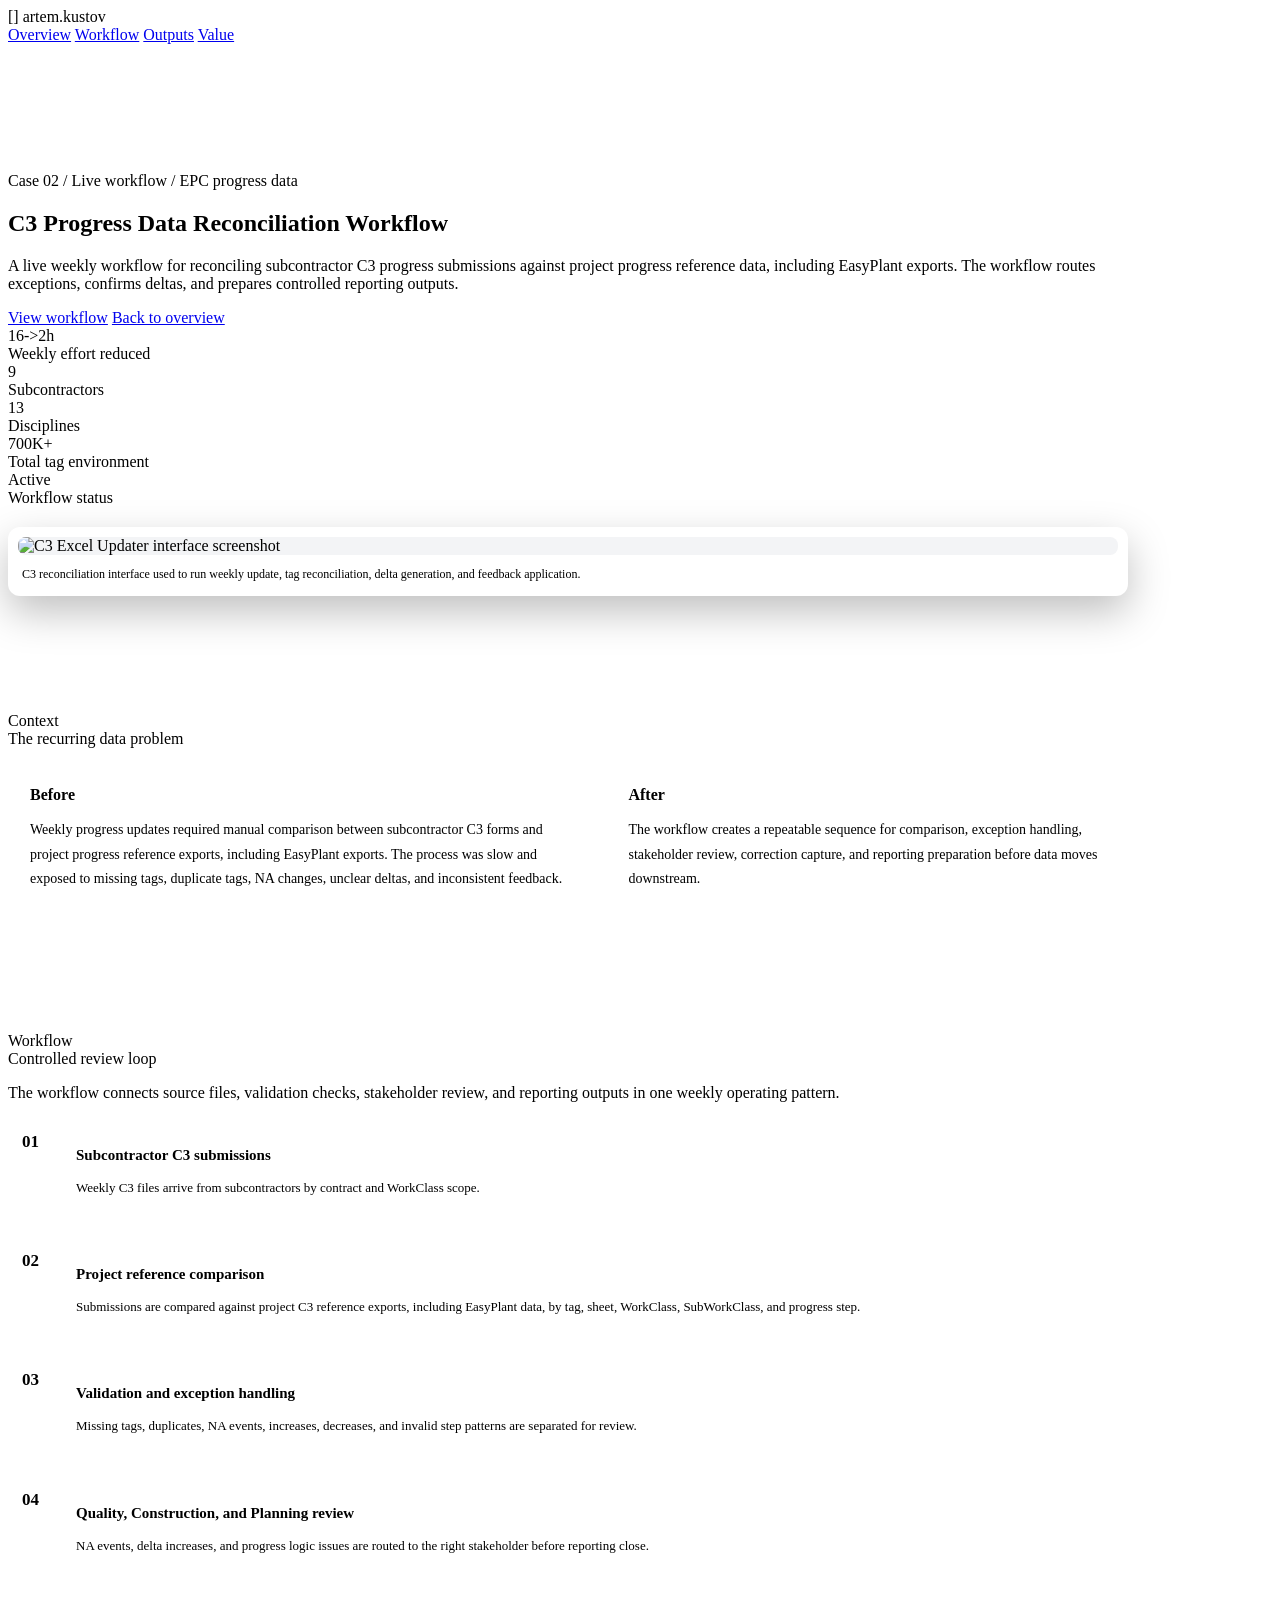
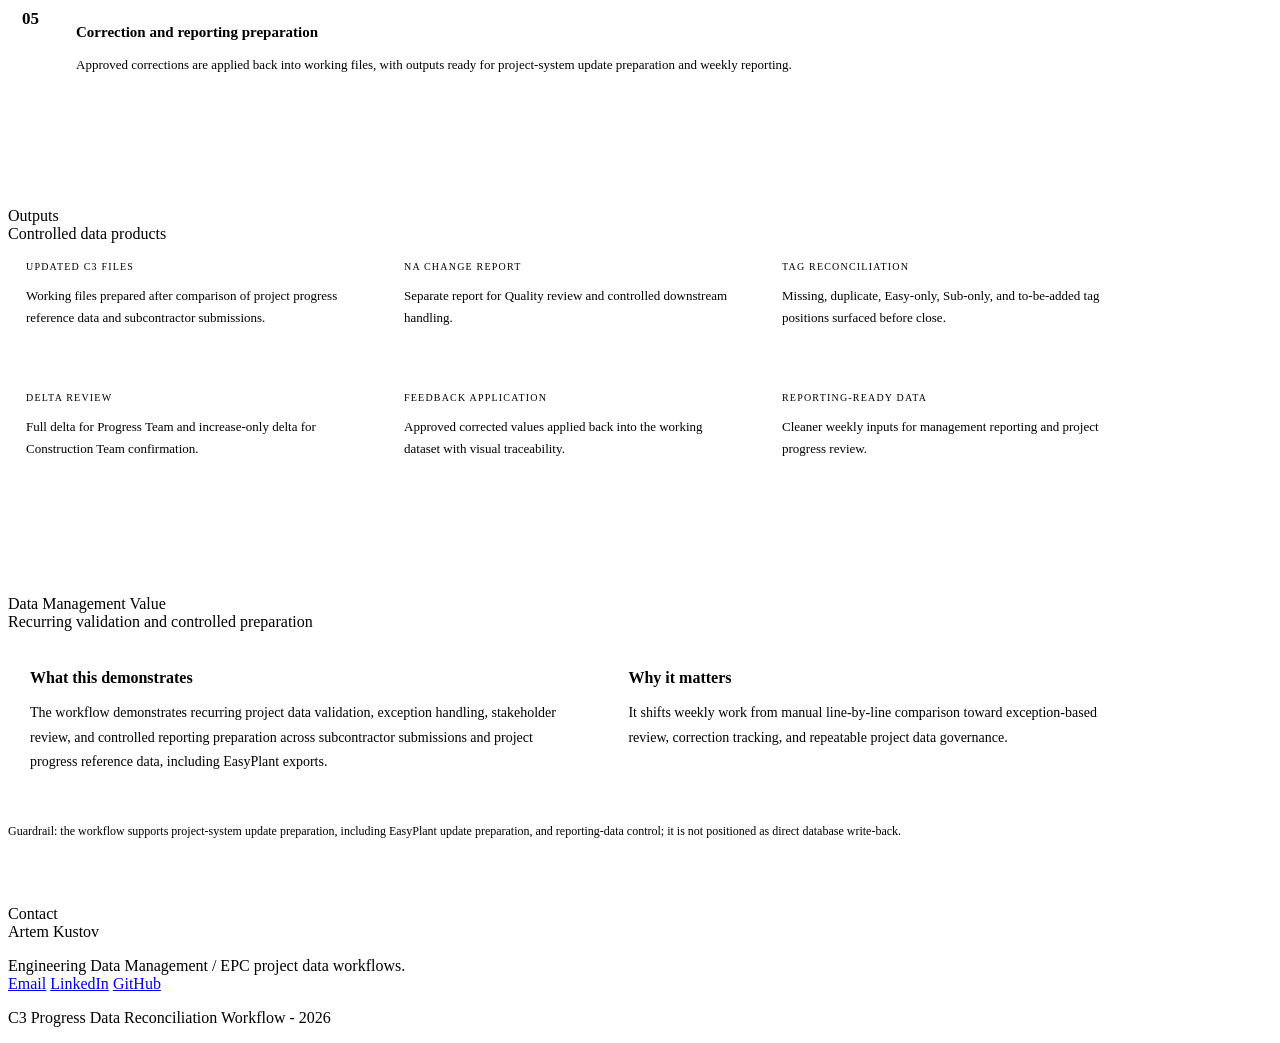
==== c3-progress-data-reconciliation.html @ d5528a35 "Add files via upload" ====
<!DOCTYPE html>
<html lang="en">
<head>
<meta charset="UTF-8">
<meta name="viewport" content="width=device-width, initial-scale=1.0">
<title>C3 Progress Data Reconciliation Workflow - Artem Kustov</title>
<meta name="description" content="C3 Progress Data Reconciliation Workflow case study: controlled EPC data review loop between subcontractor C3 submissions, project progress reference data including EasyPlant exports, Quality review, Construction Team delta confirmation, Planning alignment, and reporting outputs.">
<link href="https://fonts.googleapis.com/css2?family=JetBrains+Mono:wght@400;500;700&family=Manrope:wght@300;400;500;600;700;800&display=swap" rel="stylesheet">
<link rel="stylesheet" href="../Job_Search_Control_Tower/assets/role-pages.css">
<style>
.container{max-width:1120px}
.hero{padding:128px 0 64px}
.section{padding:52px 0}
.split{display:grid;grid-template-columns:1.05fr .95fr;gap:22px}
.panel{background:var(--bg2);border:1px solid var(--border);border-radius:12px;padding:22px}
.panel h3{font-size:16px;margin-bottom:10px}
.panel p,.panel li{font-size:14px;color:var(--text2);line-height:1.75}
.panel ul{padding-left:18px}
.figure{margin:20px 0 0;background:var(--bg2);border:1px solid var(--border);border-radius:12px;padding:10px;box-shadow:0 16px 40px rgba(0,0,0,.25)}
.figure img{display:block;width:100%;max-height:430px;object-fit:contain;object-position:top center;border-radius:8px;background:#f3f4f6}
.figure figcaption{font-size:12px;color:var(--text3);line-height:1.6;margin:10px 4px 2px}
.workflow{display:grid;gap:12px}
.step{display:grid;grid-template-columns:42px 1fr;gap:12px;background:var(--bg2);border:1px solid var(--border);border-radius:10px;padding:14px}
.step-num{font-family:var(--mono);font-size:17px;color:var(--accent);font-weight:700}
.step h3{font-size:15px;margin-bottom:4px}
.step p{font-size:13px;color:var(--text2);line-height:1.65}
.output-grid{display:grid;grid-template-columns:repeat(3,1fr);gap:14px}
.output{background:var(--bg2);border:1px solid var(--border);border-radius:10px;padding:18px}
.output-k{font-family:var(--mono);font-size:10px;letter-spacing:1.2px;text-transform:uppercase;color:var(--amber);margin-bottom:8px}
.output p{font-size:13px;color:var(--text2);line-height:1.7}
.note{font-size:12px;color:var(--text3);line-height:1.7;margin-top:10px}
@media(max-width:900px){.split,.output-grid{grid-template-columns:1fr}.step{grid-template-columns:1fr}}
</style>
</head>
<body>
<nav>
  <div class="container">
    <div class="nav-name"><span>[]</span> artem.kustov</div>
    <div class="nav-links">
      <a href="index.html">Overview</a>
      <a href="#workflow">Workflow</a>
      <a href="#outputs">Outputs</a>
      <a href="#value">Value</a>
    </div>
  </div>
</nav>

<section class="hero">
  <div class="container">
    <div class="hero-tag">Case 02 / Live workflow / EPC progress data</div>
    <h1>C3 Progress Data Reconciliation Workflow</h1>
    <p class="hero-sub">A live weekly workflow for reconciling subcontractor C3 progress submissions against project progress reference data, including EasyPlant exports. The workflow routes exceptions, confirms deltas, and prepares controlled reporting outputs.</p>
    <div class="hero-actions">
      <a class="btn" href="#workflow">View workflow</a>
      <a class="btn secondary" href="index.html">Back to overview</a>
    </div>
    <div class="hero-stats">
      <div class="stat"><div class="stat-val">16->2h</div><div class="stat-label">Weekly effort reduced</div></div>
      <div class="stat"><div class="stat-val">9</div><div class="stat-label">Subcontractors</div></div>
      <div class="stat"><div class="stat-val">13</div><div class="stat-label">Disciplines</div></div>
      <div class="stat"><div class="stat-val">700K+</div><div class="stat-label">Total tag environment</div></div>
      <div class="stat"><div class="stat-val">Active</div><div class="stat-label">Workflow status</div></div>
    </div>
    <figure class="figure">
      <img src="assets/screenshots/c3-updater.png" alt="C3 Excel Updater interface screenshot">
      <figcaption>C3 reconciliation interface used to run weekly update, tag reconciliation, delta generation, and feedback application.</figcaption>
    </figure>
  </div>
</section>

<section class="section border">
  <div class="container">
    <div class="section-line"></div>
    <div class="section-tag">Context</div>
    <div class="section-title">The recurring data problem</div>
    <div class="split">
      <div class="panel fade-in">
        <h3>Before</h3>
        <p>Weekly progress updates required manual comparison between subcontractor C3 forms and project progress reference exports, including EasyPlant exports. The process was slow and exposed to missing tags, duplicate tags, NA changes, unclear deltas, and inconsistent feedback.</p>
      </div>
      <div class="panel fade-in">
        <h3>After</h3>
        <p>The workflow creates a repeatable sequence for comparison, exception handling, stakeholder review, correction capture, and reporting preparation before data moves downstream.</p>
      </div>
    </div>
  </div>
</section>

<section id="workflow" class="section border">
  <div class="container">
    <div class="section-line"></div>
    <div class="section-tag">Workflow</div>
    <div class="section-title">Controlled review loop</div>
    <p class="section-desc">The workflow connects source files, validation checks, stakeholder review, and reporting outputs in one weekly operating pattern.</p>
    <div class="workflow">
      <div class="step fade-in">
        <div class="step-num">01</div>
        <div><h3>Subcontractor C3 submissions</h3><p>Weekly C3 files arrive from subcontractors by contract and WorkClass scope.</p></div>
      </div>
      <div class="step fade-in">
        <div class="step-num">02</div>
        <div><h3>Project reference comparison</h3><p>Submissions are compared against project C3 reference exports, including EasyPlant data, by tag, sheet, WorkClass, SubWorkClass, and progress step.</p></div>
      </div>
      <div class="step fade-in">
        <div class="step-num">03</div>
        <div><h3>Validation and exception handling</h3><p>Missing tags, duplicates, NA events, increases, decreases, and invalid step patterns are separated for review.</p></div>
      </div>
      <div class="step fade-in">
        <div class="step-num">04</div>
        <div><h3>Quality, Construction, and Planning review</h3><p>NA events, delta increases, and progress logic issues are routed to the right stakeholder before reporting close.</p></div>
      </div>
      <div class="step fade-in">
        <div class="step-num">05</div>
        <div><h3>Correction and reporting preparation</h3><p>Approved corrections are applied back into working files, with outputs ready for project-system update preparation and weekly reporting.</p></div>
      </div>
    </div>
  </div>
</section>

<section id="outputs" class="section border">
  <div class="container">
    <div class="section-line"></div>
    <div class="section-tag">Outputs</div>
    <div class="section-title">Controlled data products</div>
    <div class="output-grid">
      <div class="output fade-in">
        <div class="output-k">Updated C3 files</div>
        <p>Working files prepared after comparison of project progress reference data and subcontractor submissions.</p>
      </div>
      <div class="output fade-in">
        <div class="output-k">NA change report</div>
        <p>Separate report for Quality review and controlled downstream handling.</p>
      </div>
      <div class="output fade-in">
        <div class="output-k">Tag reconciliation</div>
        <p>Missing, duplicate, Easy-only, Sub-only, and to-be-added tag positions surfaced before close.</p>
      </div>
      <div class="output fade-in">
        <div class="output-k">Delta review</div>
        <p>Full delta for Progress Team and increase-only delta for Construction Team confirmation.</p>
      </div>
      <div class="output fade-in">
        <div class="output-k">Feedback application</div>
        <p>Approved corrected values applied back into the working dataset with visual traceability.</p>
      </div>
      <div class="output fade-in">
        <div class="output-k">Reporting-ready data</div>
        <p>Cleaner weekly inputs for management reporting and project progress review.</p>
      </div>
    </div>
  </div>
</section>

<section id="value" class="section border">
  <div class="container">
    <div class="section-line"></div>
    <div class="section-tag">Data Management Value</div>
    <div class="section-title">Recurring validation and controlled preparation</div>
    <div class="split">
      <div class="panel fade-in">
        <h3>What this demonstrates</h3>
        <p>The workflow demonstrates recurring project data validation, exception handling, stakeholder review, and controlled reporting preparation across subcontractor submissions and project progress reference data, including EasyPlant exports.</p>
      </div>
      <div class="panel fade-in">
        <h3>Why it matters</h3>
        <p>It shifts weekly work from manual line-by-line comparison toward exception-based review, correction tracking, and repeatable project data governance.</p>
      </div>
    </div>
    <p class="note">Guardrail: the workflow supports project-system update preparation, including EasyPlant update preparation, and reporting-data control; it is not positioned as direct database write-back.</p>
  </div>
</section>

<section id="contact" class="contact">
  <div class="container">
    <div class="section-line"></div>
    <div class="section-tag">Contact</div>
    <div class="section-title">Artem Kustov</div>
    <p class="section-desc" style="margin-bottom:0">Engineering Data Management / EPC project data workflows.</p>
    <div class="contact-links">
      <a href="mailto:akustov1995@gmail.com" class="contact-link">Email</a>
      <a href="https://linkedin.com/in/artem-kustov-74382925b" class="contact-link" target="_blank">LinkedIn</a>
      <a href="https://github.com/Art-Kustuff" class="contact-link" target="_blank">GitHub</a>
    </div>
  </div>
</section>

<div class="footer"><p>C3 Progress Data Reconciliation Workflow - 2026</p></div>
<script src="../Job_Search_Control_Tower/assets/role-pages.js"></script>
</body>
</html>
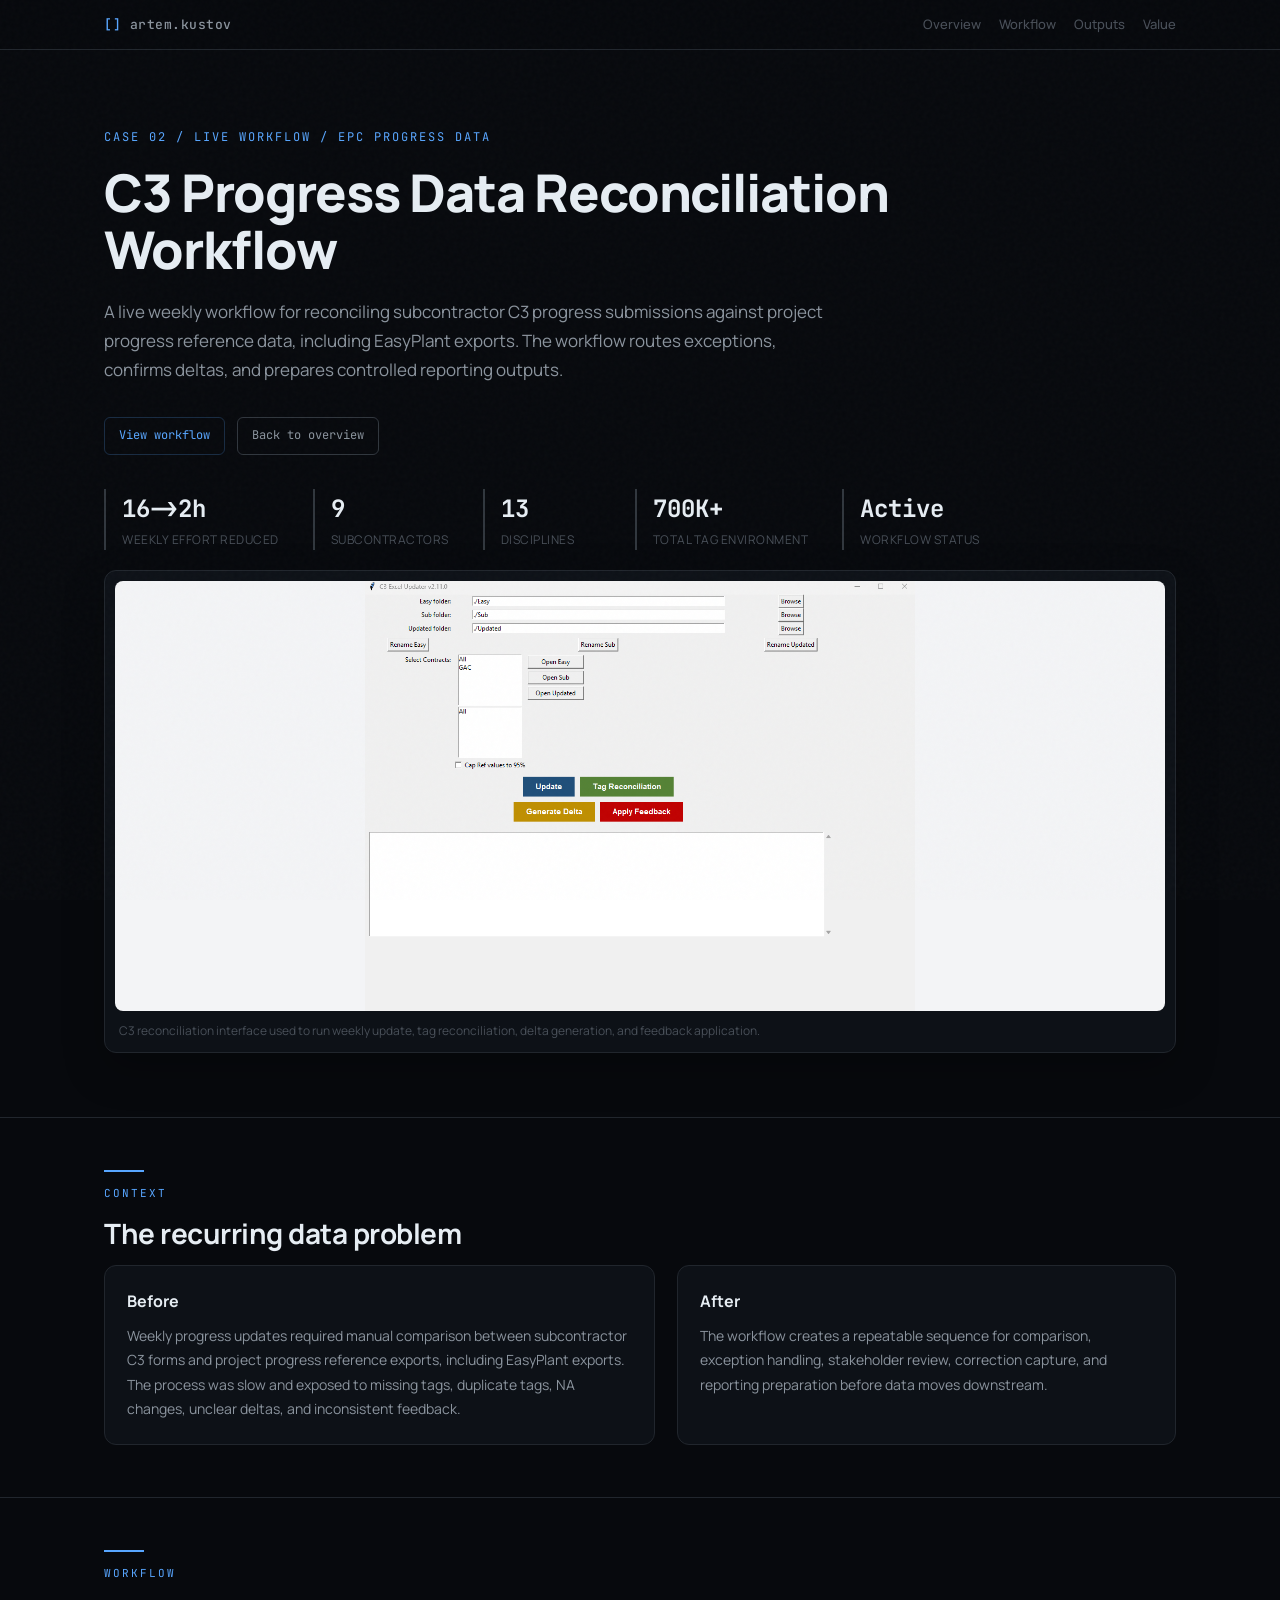
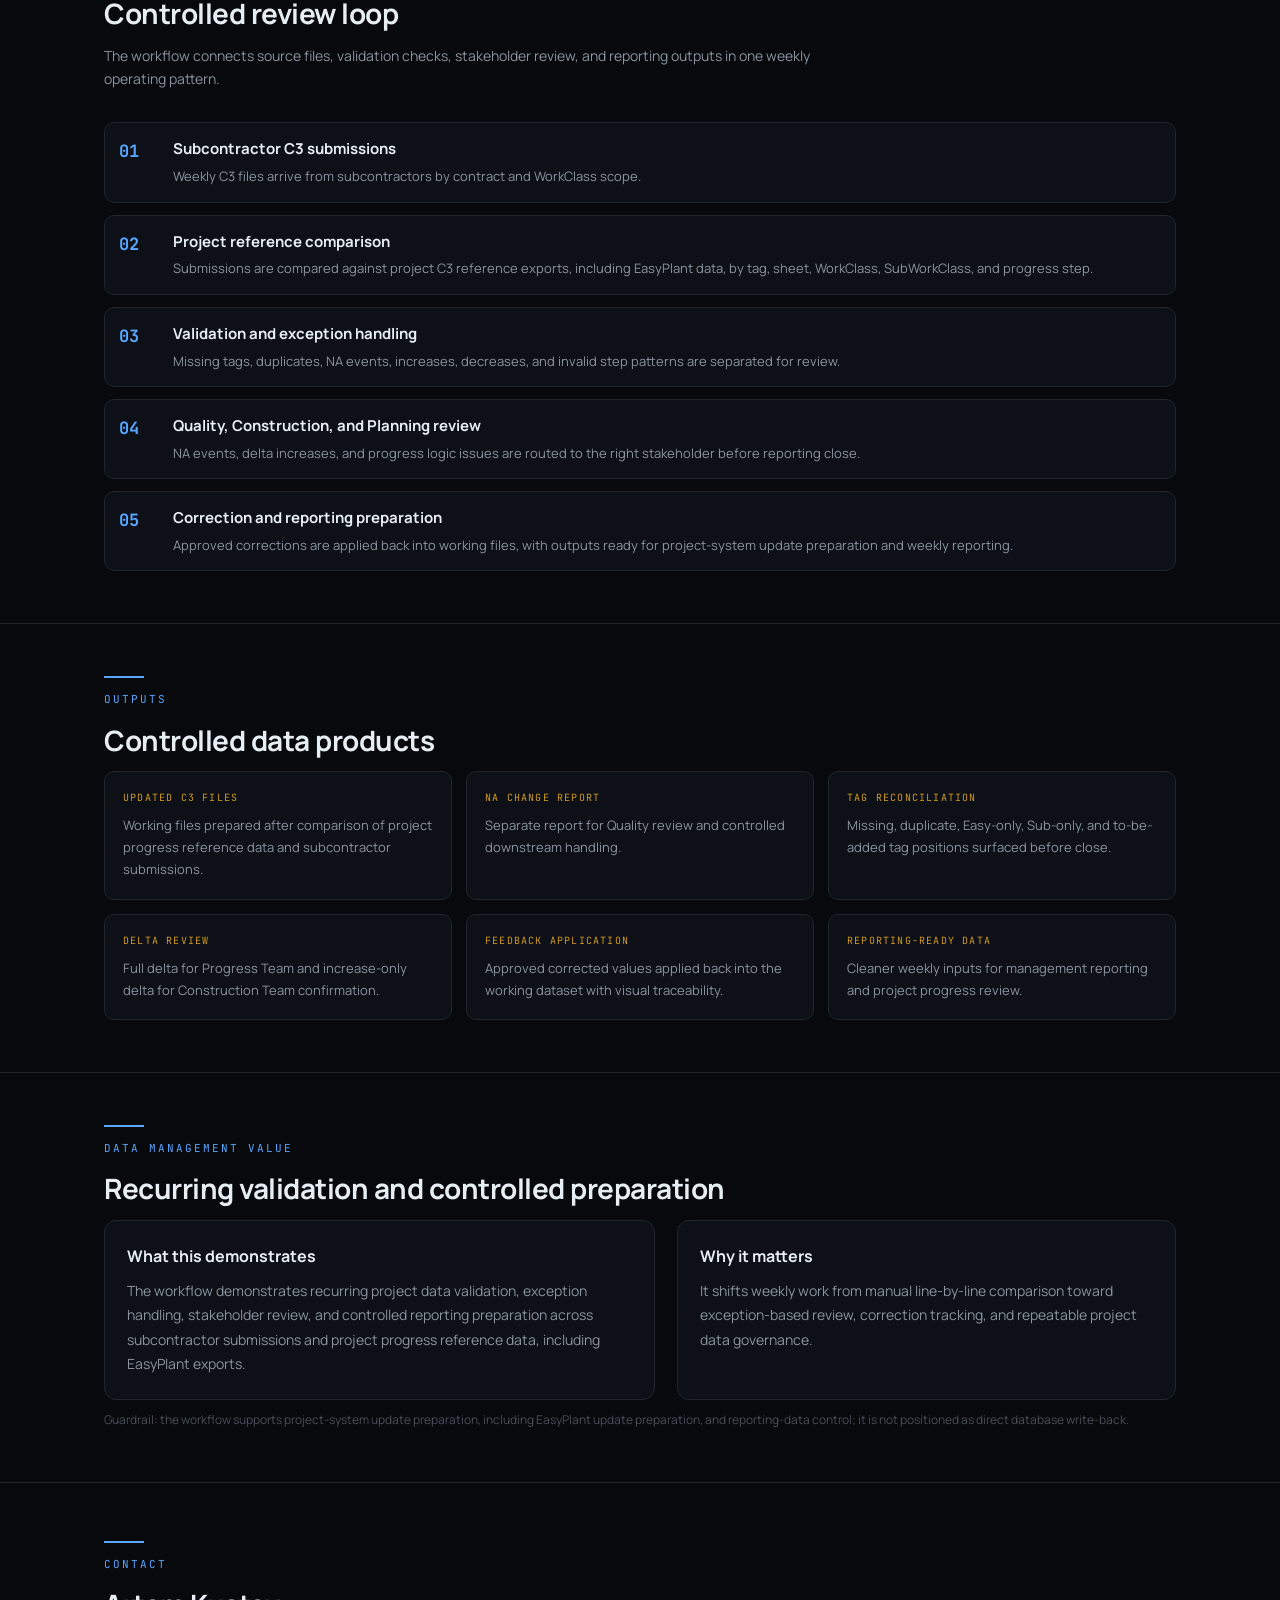
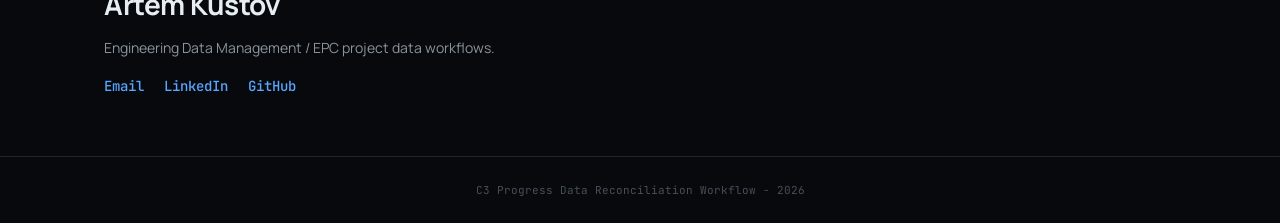
==== commit 9083e4ee: "Add files via upload" ====
--- a/c3-progress-data-reconciliation.html
+++ b/c3-progress-data-reconciliation.html
@@ -6,7 +6,7 @@
 <title>C3 Progress Data Reconciliation Workflow - Artem Kustov</title>
 <meta name="description" content="C3 Progress Data Reconciliation Workflow case study: controlled EPC data review loop between subcontractor C3 submissions, project progress reference data including EasyPlant exports, Quality review, Construction Team delta confirmation, Planning alignment, and reporting outputs.">
 <link href="https://fonts.googleapis.com/css2?family=JetBrains+Mono:wght@400;500;700&family=Manrope:wght@300;400;500;600;700;800&display=swap" rel="stylesheet">
-<link rel="stylesheet" href="../Job_Search_Control_Tower/assets/role-pages.css">
+<link rel="stylesheet" href="assets/role-pages.css">
 <style>
 .container{max-width:1120px}
 .hero{padding:128px 0 64px}
@@ -185,6 +185,6 @@
 </section>
 
 <div class="footer"><p>C3 Progress Data Reconciliation Workflow - 2026</p></div>
-<script src="../Job_Search_Control_Tower/assets/role-pages.js"></script>
+<script src="assets/role-pages.js"></script>
 </body>
 </html>
--- a/assets/role-pages.css
+++ b/assets/role-pages.css
@@ -0,0 +1,102 @@
+*,*::before,*::after{margin:0;padding:0;box-sizing:border-box}
+:root{
+--bg:#07090d;--bg2:#0d1117;--bg3:#161b22;--bg4:#1c2333;
+--border:#21262d;--border2:#30363d;
+--text:#e6edf3;--text2:#8b949e;--text3:#484f58;
+--accent:#58a6ff;--accent2:#79c0ff;--accent-bg:rgba(88,166,255,0.08);
+--green:#3fb950;--green-bg:rgba(63,185,80,0.1);
+--amber:#d29922;--amber-bg:rgba(210,153,34,0.1);
+--red:#f85149;--red-bg:rgba(248,81,73,0.08);
+--mono:'JetBrains Mono',monospace;--sans:'Manrope',sans-serif;
+}
+html{scroll-behavior:smooth}
+body{background:var(--bg);color:var(--text);font-family:var(--sans);line-height:1.65;-webkit-font-smoothing:antialiased}
+body::after{content:'';position:fixed;inset:0;background-image:url("data:image/svg+xml,%3Csvg viewBox='0 0 256 256' xmlns='http://www.w3.org/2000/svg'%3E%3Cfilter id='n'%3E%3CfeTurbulence type='fractalNoise' baseFrequency='0.85' numOctaves='4' stitchTiles='stitch'/%3E%3C/filter%3E%3Crect width='100%25' height='100%25' filter='url(%23n)' opacity='0.025'/%3E%3C/svg%3E");pointer-events:none;z-index:9999}
+::-webkit-scrollbar{width:5px}
+::-webkit-scrollbar-track{background:var(--bg)}
+::-webkit-scrollbar-thumb{background:var(--border2);border-radius:3px}
+.container{max-width:1080px;margin:0 auto;padding:0 24px}
+nav{position:fixed;top:0;left:0;right:0;z-index:100;background:rgba(7,9,13,0.88);backdrop-filter:blur(24px);border-bottom:1px solid var(--border);padding:14px 0}
+nav .container{display:flex;justify-content:space-between;align-items:center;gap:18px}
+.nav-name{font-family:var(--mono);font-size:13px;font-weight:500;color:var(--text2);letter-spacing:0.5px;white-space:nowrap}
+.nav-name span{color:var(--accent)}
+.nav-links{display:flex;gap:18px;flex-wrap:wrap;justify-content:flex-end}
+.nav-links a{font-size:13px;color:var(--text3);text-decoration:none;font-weight:500;transition:color 0.2s}
+.nav-links a:hover,.nav-links a.active{color:var(--text)}
+.hero{padding:140px 0 78px;position:relative}
+.hero-tag{font-family:var(--mono);font-size:12px;color:var(--accent);letter-spacing:2px;text-transform:uppercase;margin-bottom:16px}
+.hero h1{font-size:clamp(32px,5vw,52px);font-weight:800;line-height:1.1;margin-bottom:20px;letter-spacing:-1px;max-width:980px}
+.hero h1 .highlight{background:linear-gradient(135deg,var(--accent),var(--green));-webkit-background-clip:text;-webkit-text-fill-color:transparent}
+.hero-sub{font-size:17px;color:var(--text2);max-width:720px;line-height:1.7;margin-bottom:32px;font-weight:400}
+.hero-actions{display:flex;gap:12px;flex-wrap:wrap;margin-bottom:34px}
+.btn{font-family:var(--mono);font-size:12px;color:var(--accent);text-decoration:none;display:inline-flex;align-items:center;gap:6px;padding:8px 14px;border:1px solid rgba(88,166,255,0.22);border-radius:6px;transition:all 0.2s;background:transparent}
+.btn:hover{background:var(--accent-bg);border-color:var(--accent)}
+.btn.secondary{color:var(--text2);border-color:var(--border2)}
+.btn.secondary:hover{color:var(--text);border-color:var(--border2);background:var(--bg3)}
+.hero-stats{display:flex;gap:34px;flex-wrap:wrap}
+.stat{border-left:2px solid var(--border2);padding-left:16px;min-width:118px}
+.stat-val{font-family:var(--mono);font-size:24px;font-weight:700;color:var(--text)}
+.stat-label{font-size:12px;color:var(--text3);margin-top:2px;text-transform:uppercase;letter-spacing:0.5px}
+.section{padding:58px 0}
+.section.border{border-top:1px solid var(--border)}
+.section-line{width:40px;height:2px;background:var(--accent);margin-bottom:12px}
+.section-tag{font-family:var(--mono);font-size:11px;color:var(--accent);letter-spacing:2px;text-transform:uppercase;margin-bottom:8px}
+.section-title{font-size:28px;font-weight:700;margin-bottom:8px;letter-spacing:-0.5px}
+.section-desc{font-size:14px;color:var(--text2);margin-bottom:32px;max-width:760px}
+.grid{display:grid;grid-template-columns:repeat(3,1fr);gap:18px}
+.grid.two{grid-template-columns:repeat(2,1fr)}
+.card{background:var(--bg2);border:1px solid var(--border);border-radius:12px;padding:24px;transition:border-color 0.25s,transform 0.25s}
+.card:hover{border-color:var(--border2);transform:translateY(-2px)}
+.card-kicker{font-family:var(--mono);font-size:10px;letter-spacing:1.5px;text-transform:uppercase;color:var(--amber);margin-bottom:9px}
+.card-title{font-size:18px;font-weight:700;line-height:1.35;margin-bottom:8px}
+.card p{font-size:14px;color:var(--text2);line-height:1.75}
+.card-link{display:inline-flex;margin-top:16px;font-family:var(--mono);font-size:12px;color:var(--accent);text-decoration:none}
+.card-link:hover{color:var(--accent2)}
+.badge-row{display:flex;gap:6px;flex-wrap:wrap;margin-top:16px}
+.badge{font-family:var(--mono);font-size:10px;padding:4px 10px;border-radius:4px;font-weight:500;background:var(--accent-bg);color:var(--accent);border:1px solid rgba(88,166,255,0.15)}
+.badge.green{background:var(--green-bg);color:var(--green);border-color:rgba(63,185,80,0.15)}
+.badge.amber{background:var(--amber-bg);color:var(--amber);border-color:rgba(210,153,34,0.15)}
+.case{background:var(--bg2);border:1px solid var(--border);border-radius:12px;margin-bottom:24px;overflow:hidden}
+.case-header{padding:28px 30px 0;display:flex;justify-content:space-between;align-items:flex-start;gap:18px;flex-wrap:wrap}
+.case-title-block{flex:1;min-width:250px}
+.case-title{font-size:22px;font-weight:700;margin-bottom:4px}
+.case-subtitle{font-size:13px;color:var(--text2)}
+.case-num{font-family:var(--mono);font-size:42px;font-weight:700;color:var(--bg4);line-height:1;margin-right:18px}
+.case-body{padding:22px 30px 30px}
+.case-grid{display:grid;grid-template-columns:1fr 1fr;gap:24px}
+.case-section{margin-bottom:18px}
+.case-section-title{font-family:var(--mono);font-size:11px;color:var(--amber);letter-spacing:1.5px;text-transform:uppercase;margin-bottom:8px}
+.case-section p,.case-section li{font-size:14px;color:var(--text2);line-height:1.75}
+.case-section ul{padding-left:18px}
+.case-metrics{display:grid;grid-template-columns:repeat(auto-fit,minmax(140px,1fr));gap:12px;margin-top:20px}
+.metric{background:var(--bg3);border:1px solid var(--border);border-radius:8px;padding:14px 16px;text-align:center}
+.metric-val{font-family:var(--mono);font-size:21px;font-weight:700}
+.metric-val.green{color:var(--green)}
+.metric-val.accent{color:var(--accent)}
+.metric-val.amber{color:var(--amber)}
+.metric-label{font-size:11px;color:var(--text3);margin-top:4px}
+.visual{background:var(--bg3);border:1px solid var(--border);border-radius:8px;padding:16px;font-family:var(--mono);font-size:11px;color:var(--text2)}
+.visual-title{font-size:10px;color:var(--text3);text-transform:uppercase;letter-spacing:1px;margin-bottom:12px}
+.flow{display:grid;gap:11px}
+.flow-item{padding-left:14px;border-left:1px solid var(--border2)}
+.flow-step{font-family:var(--mono);font-size:10px;letter-spacing:1px;text-transform:uppercase;margin-bottom:4px;color:var(--accent)}
+.flow-text{font-size:12px;line-height:1.65;color:var(--text2)}
+.tech-row{display:flex;flex-wrap:wrap;gap:8px;margin-top:18px}
+.tech-tag{font-family:var(--mono);font-size:11px;padding:5px 12px;border-radius:6px;background:var(--bg3);color:var(--text2);border:1px solid var(--border)}
+.contact{padding:58px 0;border-top:1px solid var(--border)}
+.contact-links{display:flex;gap:20px;flex-wrap:wrap;margin-top:16px}
+.contact-link{font-size:14px;color:var(--accent);text-decoration:none;font-family:var(--mono);font-weight:500}
+.contact-link:hover{color:var(--accent2)}
+.footer{padding:24px 0;border-top:1px solid var(--border);text-align:center}
+.footer p{font-size:11px;color:var(--text3);font-family:var(--mono)}
+.fade-in{opacity:0;transform:translateY(20px);transition:opacity 0.6s ease,transform 0.6s ease}
+.fade-in.visible{opacity:1;transform:translateY(0)}
+@media(max-width:860px){
+  nav{position:sticky}
+  nav .container{align-items:flex-start;flex-direction:column}
+  .nav-links{justify-content:flex-start;gap:12px}
+  .hero{padding:58px 0 62px}
+  .grid,.grid.two,.case-grid{grid-template-columns:1fr}
+  .hero-stats{gap:22px}
+  .stat{min-width:unset}
+}
